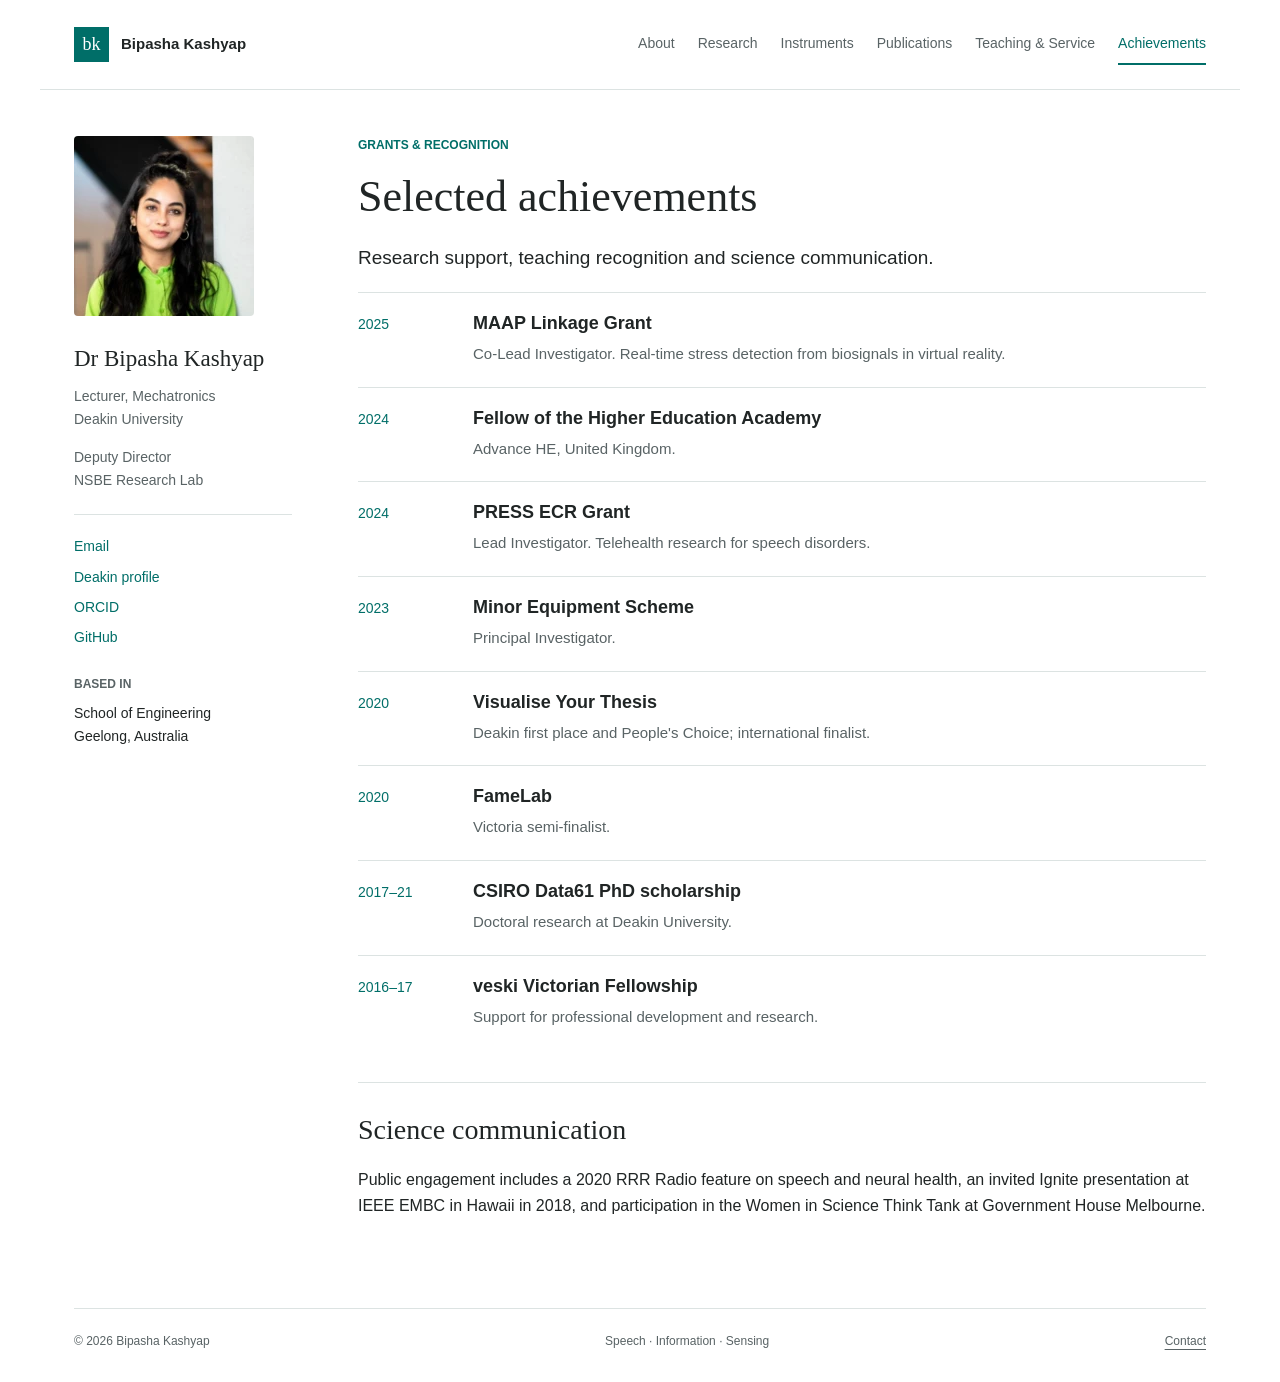
==== achievements.html @ 45b033c4 "Add academic website and five research instruments Add About, Research, Instruments, Publications, T" ====
<!doctype html>
<html lang="en-AU"><head><meta charset="utf-8"><meta name="viewport" content="width=device-width, initial-scale=1"><title>Achievements | Dr Bipasha Kashyap</title><meta name="description" content="Selected research grants, fellowships, awards and science communication by Bipasha Kashyap."><meta name="theme-color" content="#006e68"><link rel="icon" href="favicon.svg" type="image/svg+xml"><link rel="stylesheet" href="style.css"></head>
<body><a class="skip" href="#main">Skip to content</a><header class="masthead"><a class="brand" href="index.html"><span class="monogram" aria-hidden="true">bk</span>Bipasha Kashyap</a><nav class="nav" aria-label="Main navigation"><a href="index.html">About</a><a href="research.html">Research</a><a href="instruments.html">Instruments</a><a href="publications.html">Publications</a><a href="teaching.html">Teaching &amp; Service</a><a href="achievements.html" aria-current="page">Achievements</a></nav></header>
<div class="layout"><aside class="profile" aria-label="Researcher profile"><img class="portrait" src="portrait.jpg" alt="Dr Bipasha Kashyap" width="180" height="180"><div class="profile-detail"><div class="profile-name">Dr Bipasha Kashyap</div><p>Lecturer, Mechatronics<br>Deakin University</p><p>Deputy Director<br>NSBE Research Lab</p></div><div class="profile-links"><a href="mailto:b.kashyap@deakin.edu.au">Email</a><a href="https://experts.deakin.edu.au/37446-bipasha-kashyap">Deakin profile</a><a href="https://orcid.org/0000-0002-9469-858X">ORCID</a><a href="https://github.com/BipashaK2020">GitHub</a></div><div class="profile-label">Based in</div><div class="affiliation">School of Engineering<br>Geelong, Australia</div></aside><main id="main"><p class="kicker">Grants &amp; recognition</p><h1>Selected achievements</h1><p class="intro">Research support, teaching recognition and science communication.</p><ul class="timeline"><li><time>2025</time><div><h3>MAAP Linkage Grant</h3><p>Co-Lead Investigator. Real-time stress detection from biosignals in virtual reality.</p></div></li><li><time>2024</time><div><h3>Fellow of the Higher Education Academy</h3><p>Advance HE, United Kingdom.</p></div></li><li><time>2024</time><div><h3>PRESS ECR Grant</h3><p>Lead Investigator. Telehealth research for speech disorders.</p></div></li><li><time>2023</time><div><h3>Minor Equipment Scheme</h3><p>Principal Investigator.</p></div></li><li><time>2020</time><div><h3>Visualise Your Thesis</h3><p>Deakin first place and People's Choice; international finalist.</p></div></li><li><time>2020</time><div><h3>FameLab</h3><p>Victoria semi-finalist.</p></div></li><li><time>2017&ndash;21</time><div><h3>CSIRO Data61 PhD scholarship</h3><p>Doctoral research at Deakin University.</p></div></li><li><time>2016&ndash;17</time><div><h3>veski Victorian Fellowship</h3><p>Support for professional development and research.</p></div></li></ul><section class="section"><h2>Science communication</h2><p>Public engagement includes a 2020 RRR Radio feature on speech and neural health, an invited Ignite presentation at IEEE EMBC in Hawaii in 2018, and participation in the Women in Science Think Tank at Government House Melbourne.</p></section></main></div><footer class="footer"><span>&copy; 2026 Bipasha Kashyap</span><span>Speech &middot; Information &middot; Sensing</span><a href="mailto:b.kashyap@deakin.edu.au">Contact</a></footer></body></html>
---- style.css ----
:root{--ink:#202525;--muted:#596365;--teal:#006e68;--line:#dce3e2;--soft:#f3f7f6;--accent:#ab453a;--white:#fff}
*{box-sizing:border-box;letter-spacing:0}html{scroll-behavior:smooth;scroll-padding-top:30px}body{margin:0;color:var(--ink);background:var(--white);font-family:Arial,Helvetica,sans-serif;font-size:16px;line-height:1.65}a{color:var(--teal);text-underline-offset:4px}a:hover{text-decoration-thickness:2px}a:focus-visible,button:focus-visible{outline:3px solid var(--accent);outline-offset:5px}img{max-width:100%;display:block}button,input{font:inherit}h1,h2,h3,p{margin-top:0}h1,h2,h3{line-height:1.22}h1{font-family:Georgia,'Times New Roman',serif;font-size:44px;font-weight:400;margin-bottom:18px}h2{font-family:Georgia,'Times New Roman',serif;font-size:28px;font-weight:400;margin-bottom:20px}h3{font-size:18px;font-weight:600;margin-bottom:10px}p{margin-bottom:19px}.skip{position:absolute;left:16px;top:-80px;background:white;padding:12px;z-index:3}.skip:focus{top:8px}.masthead{max-width:1200px;margin:auto;padding:24px 34px;border-bottom:1px solid var(--line);display:flex;align-items:center;justify-content:space-between;gap:28px}.brand{display:flex;align-items:center;gap:12px;color:var(--ink);text-decoration:none;font-size:15px;font-weight:600}.monogram{display:grid;place-items:center;width:35px;height:35px;background:var(--teal);color:white;font-family:Georgia,serif;font-size:18px;font-weight:400;flex-shrink:0}.nav{display:flex;flex-wrap:wrap;gap:10px 23px}.nav a{color:var(--muted);font-size:14px;text-decoration:none;padding:8px 0;border-bottom:2px solid transparent}.nav a[aria-current=page]{color:var(--teal);border-color:var(--teal)}.nav a:hover{color:var(--teal)}.layout{display:grid;grid-template-columns:218px minmax(0,1fr);gap:66px;max-width:1200px;margin:0 auto;padding:46px 34px 70px}.profile{font-size:14px}.portrait{width:180px;height:180px;object-fit:cover;border-radius:4px;margin-bottom:24px}.profile-name{font-family:Georgia,serif;font-size:23px;margin-bottom:7px}.profile p{margin-bottom:15px;color:var(--muted)}.profile-links{display:grid;gap:7px;border-top:1px solid var(--line);padding-top:20px;margin-top:22px}.profile-links a{width:fit-content;text-decoration:none;overflow-wrap:anywhere}.profile-links a:hover{text-decoration:underline}.profile-label{font-size:12px;text-transform:uppercase;margin-top:26px;margin-bottom:7px;color:var(--muted);font-weight:600}.affiliation{font-size:14px}.kicker{font-size:12px;text-transform:uppercase;color:var(--teal);font-weight:700;margin-bottom:14px}.intro{font-size:19px;line-height:1.65;max-width:730px}.muted{color:var(--muted)}.role-line{font-size:16px;color:var(--muted);margin-bottom:28px}.section{padding-top:30px;margin-top:32px;border-top:1px solid var(--line)}.section-head{display:flex;justify-content:space-between;align-items:baseline;gap:20px;margin-bottom:20px}.section-head h2{margin:0}.section-head a{font-size:14px;white-space:nowrap}.two-col{display:grid;grid-template-columns:1fr 1fr;gap:32px}.topic{border-top:3px solid var(--teal);padding-top:18px}.topic:nth-child(2){border-color:var(--accent)}.topic p{font-size:15px;color:var(--muted)}.topic a{font-size:14px}.tag{font-size:12px;text-transform:uppercase;color:var(--accent);font-weight:700;margin-bottom:10px;display:block}.news{list-style:none;padding:0;margin:0}.news li{display:grid;grid-template-columns:80px 1fr;gap:18px;border-top:1px solid var(--line);padding:16px 0;font-size:15px}.news li:first-child{border-top:0;padding-top:0}.news time{color:var(--muted);font-size:14px}.news p{margin:0}.research-figure{margin:25px 0 30px}.research-figure img{width:100%;height:auto;aspect-ratio:1672/941;object-fit:contain}.research-figure figcaption{font-size:13px;color:var(--muted);margin-top:8px}.project{padding:27px 0;border-top:1px solid var(--line)}.project h2{font-size:25px;margin-bottom:15px}.project p{margin-bottom:14px}.project-meta{font-size:14px;color:var(--muted)}.project-links{display:flex;gap:20px;flex-wrap:wrap;font-size:14px}.instrument-list{display:grid;gap:0}.instrument{padding:25px 0;border-top:1px solid var(--line);display:grid;grid-template-columns:46px 1fr auto;gap:18px;align-items:start}.instrument-number{font-family:Georgia,serif;font-size:25px;color:var(--teal)}.instrument p{margin:0 0 8px}.instrument .requirements{font-size:13px;color:var(--muted);margin-top:10px}.instrument-link{font-size:14px;white-space:nowrap;align-self:center}.measure-list{font-size:14px;color:var(--muted)}.note{background:var(--soft);padding:18px 20px;font-size:14px;border-left:3px solid var(--teal);margin:25px 0}.pub-year{margin-top:32px;color:var(--teal);font-size:23px}.publication{padding:0 0 23px;margin-bottom:23px;border-bottom:1px solid var(--line)}.publication h3{font-size:17px;line-height:1.5;margin-bottom:8px}.publication h3 a{color:var(--ink);text-decoration:none}.publication h3 a:hover{color:var(--teal);text-decoration:underline}.authors,.venue{font-size:14px;color:var(--muted);margin-bottom:5px}.publication-links{display:flex;gap:20px;font-size:14px;margin-top:10px}.table-wrap{overflow-x:auto}table{border-collapse:collapse;width:100%;font-size:15px}th,td{text-align:left;padding:15px 12px 15px 0;border-bottom:1px solid var(--line);vertical-align:top}th{font-size:13px;color:var(--muted);font-weight:600}td:first-child{white-space:nowrap;color:var(--teal);min-width:82px}.plain-list{padding-left:20px}.plain-list li{padding-bottom:9px}.timeline{list-style:none;padding:0}.timeline li{display:grid;grid-template-columns:95px 1fr;gap:20px;padding:20px 0;border-top:1px solid var(--line)}.timeline time{color:var(--teal);font-size:14px}.timeline h3{margin-bottom:7px}.timeline p{font-size:15px;margin:0;color:var(--muted)}.contact{margin-top:34px;padding-top:26px;border-top:1px solid var(--line)}.contact p{font-size:15px}.footer{max-width:1132px;margin:0 auto;padding:23px 0 30px;border-top:1px solid var(--line);display:flex;justify-content:space-between;gap:20px;color:var(--muted);font-size:12px}.footer a{color:var(--muted)}.empty-page{max-width:700px;margin:90px auto;padding:25px}.instrument-page main{max-width:620px;padding-top:28px}.instrument-page .site-back{display:flex;justify-content:space-between;gap:15px;max-width:584px;margin:24px auto 0;padding:0 18px;font-size:14px}.instrument-page .fine{font-size:13px}.instrument-page .card,.instrument-page .reading,.instrument-page .ctrl{border-radius:6px;box-shadow:none;border:1px solid var(--line)}.instrument-page canvas{border-radius:4px}.instrument-page button.go{border-radius:4px;box-shadow:none}.instrument-page .lead{font-size:16px}.instrument-page .topbar{margin-bottom:24px}.instrument-page h1{font-size:34px}.instrument-page .stat b{font-size:28px}.instrument-page .panel{border:0}.instrument-page .lab{font-size:14px}.instrument-page .chip{display:none}.instrument-page .stat{min-height:105px}.instrument-page #pad:focus-visible{outline:3px solid var(--accent);outline-offset:4px}
@media(max-width:1000px){.masthead{align-items:flex-start;flex-direction:column;gap:12px}.layout{gap:36px;grid-template-columns:190px minmax(0,1fr)}.nav{gap:8px 24px}.footer{margin:0 34px}.instrument{grid-template-columns:32px 1fr}.instrument-link{grid-column:2;justify-self:start}.section-head{align-items:flex-start;flex-wrap:wrap}}
@media(max-width:680px){.masthead{padding:18px 22px}.brand{font-size:14px}.nav{gap:3px 20px}.nav a{font-size:14px}.layout{display:flex;flex-direction:column;padding:28px 22px 45px;gap:34px}.profile{display:grid;grid-template-columns:100px minmax(0,1fr);gap:0 20px}.portrait{width:100px;height:100px;margin:0;grid-row:1/3}.profile-name{font-size:22px}.profile p{font-size:13px;margin-bottom:0}.profile-links{grid-column:1/-1;display:flex;flex-wrap:wrap;gap:8px 18px;margin-top:20px;padding-top:16px}.profile-label,.affiliation{display:none}.profile-detail{min-width:0}.profile-detail p+p{margin-top:5px}h1{font-size:34px}h2{font-size:26px}.intro{font-size:18px}.two-col{grid-template-columns:1fr;gap:25px}.section{margin-top:28px;padding-top:25px}.footer{margin:0 22px;flex-direction:column;gap:8px}.news li{grid-template-columns:64px 1fr;gap:12px}.timeline li{grid-template-columns:68px 1fr;gap:12px}.role-line{font-size:15px}.instrument{gap:12px}.instrument-page main{padding-left:18px;padding-right:18px}.instrument-page h1{font-size:30px}.instrument-page .stat{padding:14px}.instrument-page .stat b{font-size:27px}.instrument-page .site-back{flex-wrap:wrap}.table-wrap{max-width:100%}}
@media(prefers-reduced-motion:reduce){html{scroll-behavior:auto}*,*::before,*::after{animation:none!important;transition:none!important}}
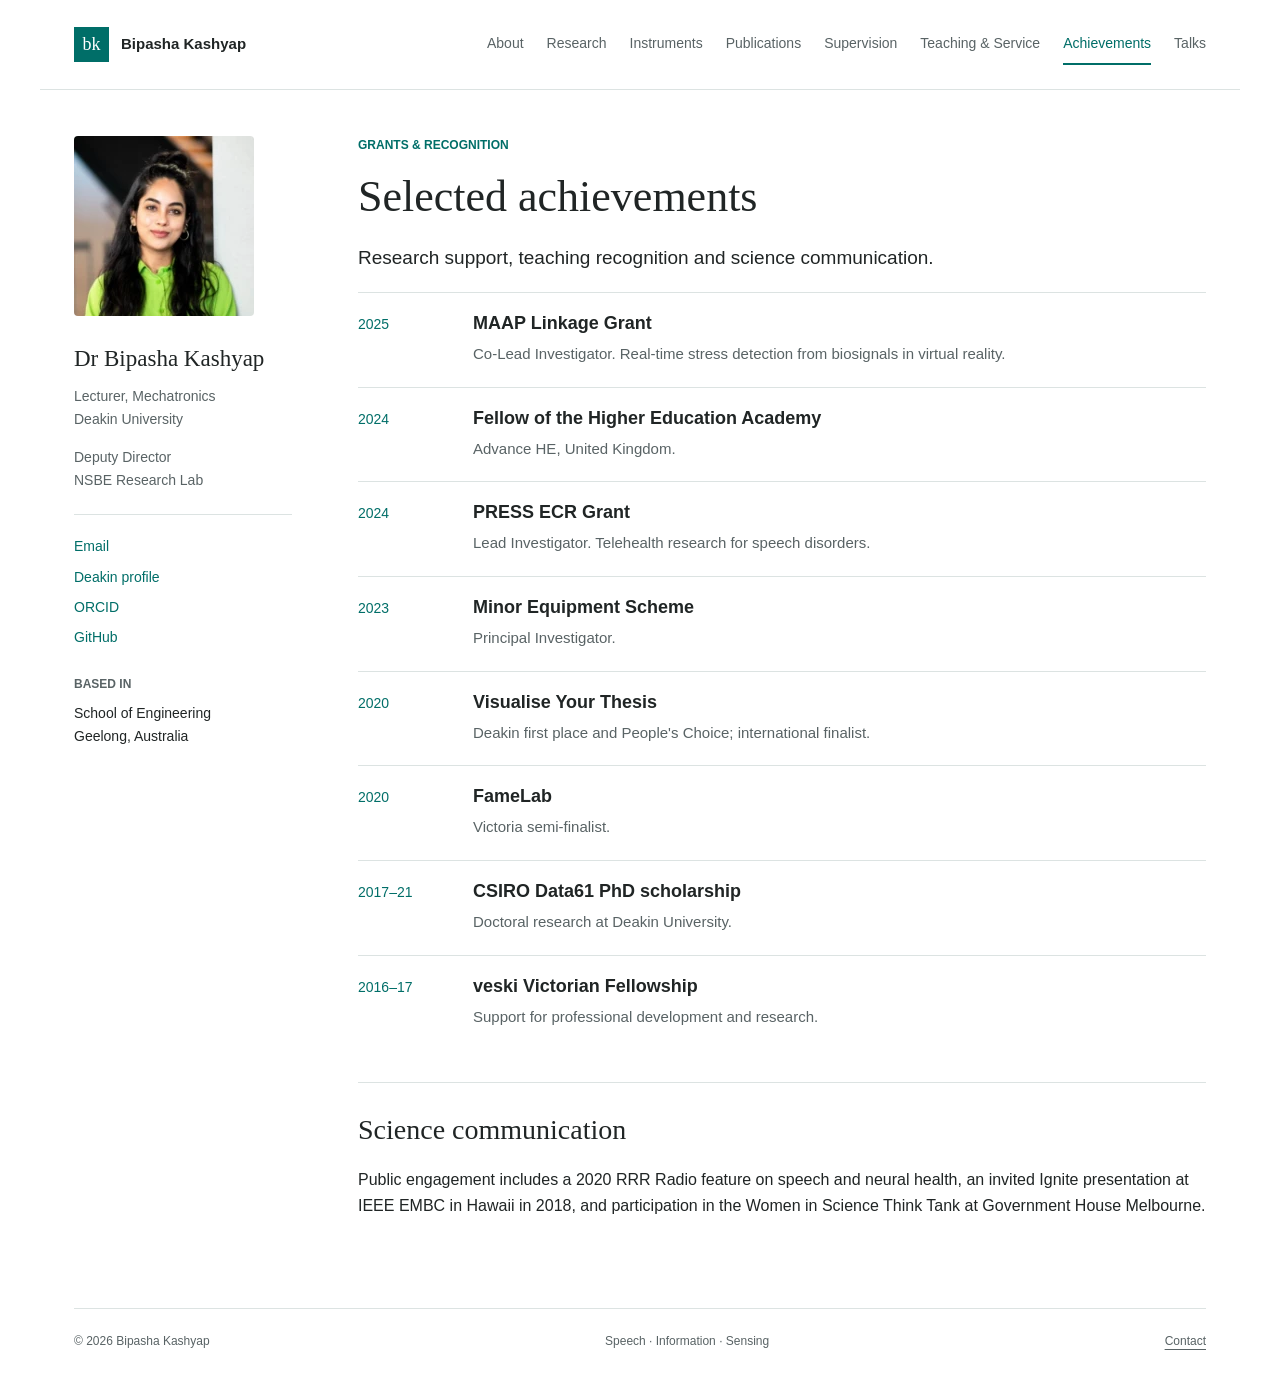
==== commit 9ffea659: "Complete academic pages, bibliography and instrument examples Add supervision and talks, expand veri" ====
--- a/achievements.html
+++ b/achievements.html
@@ -1,4 +1,4 @@
 <!doctype html>
 <html lang="en-AU"><head><meta charset="utf-8"><meta name="viewport" content="width=device-width, initial-scale=1"><title>Achievements | Dr Bipasha Kashyap</title><meta name="description" content="Selected research grants, fellowships, awards and science communication by Bipasha Kashyap."><meta name="theme-color" content="#006e68"><link rel="icon" href="favicon.svg" type="image/svg+xml"><link rel="stylesheet" href="style.css"></head>
-<body><a class="skip" href="#main">Skip to content</a><header class="masthead"><a class="brand" href="index.html"><span class="monogram" aria-hidden="true">bk</span>Bipasha Kashyap</a><nav class="nav" aria-label="Main navigation"><a href="index.html">About</a><a href="research.html">Research</a><a href="instruments.html">Instruments</a><a href="publications.html">Publications</a><a href="teaching.html">Teaching &amp; Service</a><a href="achievements.html" aria-current="page">Achievements</a></nav></header>
+<body><a class="skip" href="#main">Skip to content</a><header class="masthead"><a class="brand" href="index.html"><span class="monogram" aria-hidden="true">bk</span>Bipasha Kashyap</a><nav class="nav" aria-label="Main navigation"><a href="index.html">About</a><a href="research.html">Research</a><a href="instruments.html">Instruments</a><a href="publications.html">Publications</a><a href="supervision.html">Supervision</a><a href="teaching.html">Teaching &amp; Service</a><a href="achievements.html" aria-current="page">Achievements</a><a href="talks.html">Talks</a></nav></header>
 <div class="layout"><aside class="profile" aria-label="Researcher profile"><img class="portrait" src="portrait.jpg" alt="Dr Bipasha Kashyap" width="180" height="180"><div class="profile-detail"><div class="profile-name">Dr Bipasha Kashyap</div><p>Lecturer, Mechatronics<br>Deakin University</p><p>Deputy Director<br>NSBE Research Lab</p></div><div class="profile-links"><a href="mailto:b.kashyap@deakin.edu.au">Email</a><a href="https://experts.deakin.edu.au/37446-bipasha-kashyap">Deakin profile</a><a href="https://orcid.org/0000-0002-9469-858X">ORCID</a><a href="https://github.com/BipashaK2020">GitHub</a></div><div class="profile-label">Based in</div><div class="affiliation">School of Engineering<br>Geelong, Australia</div></aside><main id="main"><p class="kicker">Grants &amp; recognition</p><h1>Selected achievements</h1><p class="intro">Research support, teaching recognition and science communication.</p><ul class="timeline"><li><time>2025</time><div><h3>MAAP Linkage Grant</h3><p>Co-Lead Investigator. Real-time stress detection from biosignals in virtual reality.</p></div></li><li><time>2024</time><div><h3>Fellow of the Higher Education Academy</h3><p>Advance HE, United Kingdom.</p></div></li><li><time>2024</time><div><h3>PRESS ECR Grant</h3><p>Lead Investigator. Telehealth research for speech disorders.</p></div></li><li><time>2023</time><div><h3>Minor Equipment Scheme</h3><p>Principal Investigator.</p></div></li><li><time>2020</time><div><h3>Visualise Your Thesis</h3><p>Deakin first place and People's Choice; international finalist.</p></div></li><li><time>2020</time><div><h3>FameLab</h3><p>Victoria semi-finalist.</p></div></li><li><time>2017&ndash;21</time><div><h3>CSIRO Data61 PhD scholarship</h3><p>Doctoral research at Deakin University.</p></div></li><li><time>2016&ndash;17</time><div><h3>veski Victorian Fellowship</h3><p>Support for professional development and research.</p></div></li></ul><section class="section"><h2>Science communication</h2><p>Public engagement includes a 2020 RRR Radio feature on speech and neural health, an invited Ignite presentation at IEEE EMBC in Hawaii in 2018, and participation in the Women in Science Think Tank at Government House Melbourne.</p></section></main></div><footer class="footer"><span>&copy; 2026 Bipasha Kashyap</span><span>Speech &middot; Information &middot; Sensing</span><a href="mailto:b.kashyap@deakin.edu.au">Contact</a></footer></body></html>
--- a/style.css
+++ b/style.css
@@ -1,5 +1,6 @@
 :root{--ink:#202525;--muted:#596365;--teal:#006e68;--line:#dce3e2;--soft:#f3f7f6;--accent:#ab453a;--white:#fff}
 *{box-sizing:border-box;letter-spacing:0}html{scroll-behavior:smooth;scroll-padding-top:30px}body{margin:0;color:var(--ink);background:var(--white);font-family:Arial,Helvetica,sans-serif;font-size:16px;line-height:1.65}a{color:var(--teal);text-underline-offset:4px}a:hover{text-decoration-thickness:2px}a:focus-visible,button:focus-visible{outline:3px solid var(--accent);outline-offset:5px}img{max-width:100%;display:block}button,input{font:inherit}h1,h2,h3,p{margin-top:0}h1,h2,h3{line-height:1.22}h1{font-family:Georgia,'Times New Roman',serif;font-size:44px;font-weight:400;margin-bottom:18px}h2{font-family:Georgia,'Times New Roman',serif;font-size:28px;font-weight:400;margin-bottom:20px}h3{font-size:18px;font-weight:600;margin-bottom:10px}p{margin-bottom:19px}.skip{position:absolute;left:16px;top:-80px;background:white;padding:12px;z-index:3}.skip:focus{top:8px}.masthead{max-width:1200px;margin:auto;padding:24px 34px;border-bottom:1px solid var(--line);display:flex;align-items:center;justify-content:space-between;gap:28px}.brand{display:flex;align-items:center;gap:12px;color:var(--ink);text-decoration:none;font-size:15px;font-weight:600}.monogram{display:grid;place-items:center;width:35px;height:35px;background:var(--teal);color:white;font-family:Georgia,serif;font-size:18px;font-weight:400;flex-shrink:0}.nav{display:flex;flex-wrap:wrap;gap:10px 23px}.nav a{color:var(--muted);font-size:14px;text-decoration:none;padding:8px 0;border-bottom:2px solid transparent}.nav a[aria-current=page]{color:var(--teal);border-color:var(--teal)}.nav a:hover{color:var(--teal)}.layout{display:grid;grid-template-columns:218px minmax(0,1fr);gap:66px;max-width:1200px;margin:0 auto;padding:46px 34px 70px}.profile{font-size:14px}.portrait{width:180px;height:180px;object-fit:cover;border-radius:4px;margin-bottom:24px}.profile-name{font-family:Georgia,serif;font-size:23px;margin-bottom:7px}.profile p{margin-bottom:15px;color:var(--muted)}.profile-links{display:grid;gap:7px;border-top:1px solid var(--line);padding-top:20px;margin-top:22px}.profile-links a{width:fit-content;text-decoration:none;overflow-wrap:anywhere}.profile-links a:hover{text-decoration:underline}.profile-label{font-size:12px;text-transform:uppercase;margin-top:26px;margin-bottom:7px;color:var(--muted);font-weight:600}.affiliation{font-size:14px}.kicker{font-size:12px;text-transform:uppercase;color:var(--teal);font-weight:700;margin-bottom:14px}.intro{font-size:19px;line-height:1.65;max-width:730px}.muted{color:var(--muted)}.role-line{font-size:16px;color:var(--muted);margin-bottom:28px}.section{padding-top:30px;margin-top:32px;border-top:1px solid var(--line)}.section-head{display:flex;justify-content:space-between;align-items:baseline;gap:20px;margin-bottom:20px}.section-head h2{margin:0}.section-head a{font-size:14px;white-space:nowrap}.two-col{display:grid;grid-template-columns:1fr 1fr;gap:32px}.topic{border-top:3px solid var(--teal);padding-top:18px}.topic:nth-child(2){border-color:var(--accent)}.topic p{font-size:15px;color:var(--muted)}.topic a{font-size:14px}.tag{font-size:12px;text-transform:uppercase;color:var(--accent);font-weight:700;margin-bottom:10px;display:block}.news{list-style:none;padding:0;margin:0}.news li{display:grid;grid-template-columns:80px 1fr;gap:18px;border-top:1px solid var(--line);padding:16px 0;font-size:15px}.news li:first-child{border-top:0;padding-top:0}.news time{color:var(--muted);font-size:14px}.news p{margin:0}.research-figure{margin:25px 0 30px}.research-figure img{width:100%;height:auto;aspect-ratio:1672/941;object-fit:contain}.research-figure figcaption{font-size:13px;color:var(--muted);margin-top:8px}.project{padding:27px 0;border-top:1px solid var(--line)}.project h2{font-size:25px;margin-bottom:15px}.project p{margin-bottom:14px}.project-meta{font-size:14px;color:var(--muted)}.project-links{display:flex;gap:20px;flex-wrap:wrap;font-size:14px}.instrument-list{display:grid;gap:0}.instrument{padding:25px 0;border-top:1px solid var(--line);display:grid;grid-template-columns:46px 1fr auto;gap:18px;align-items:start}.instrument-number{font-family:Georgia,serif;font-size:25px;color:var(--teal)}.instrument p{margin:0 0 8px}.instrument .requirements{font-size:13px;color:var(--muted);margin-top:10px}.instrument-link{font-size:14px;white-space:nowrap;align-self:center}.measure-list{font-size:14px;color:var(--muted)}.note{background:var(--soft);padding:18px 20px;font-size:14px;border-left:3px solid var(--teal);margin:25px 0}.pub-year{margin-top:32px;color:var(--teal);font-size:23px}.publication{padding:0 0 23px;margin-bottom:23px;border-bottom:1px solid var(--line)}.publication h3{font-size:17px;line-height:1.5;margin-bottom:8px}.publication h3 a{color:var(--ink);text-decoration:none}.publication h3 a:hover{color:var(--teal);text-decoration:underline}.authors,.venue{font-size:14px;color:var(--muted);margin-bottom:5px}.publication-links{display:flex;gap:20px;font-size:14px;margin-top:10px}.table-wrap{overflow-x:auto}table{border-collapse:collapse;width:100%;font-size:15px}th,td{text-align:left;padding:15px 12px 15px 0;border-bottom:1px solid var(--line);vertical-align:top}th{font-size:13px;color:var(--muted);font-weight:600}td:first-child{white-space:nowrap;color:var(--teal);min-width:82px}.plain-list{padding-left:20px}.plain-list li{padding-bottom:9px}.timeline{list-style:none;padding:0}.timeline li{display:grid;grid-template-columns:95px 1fr;gap:20px;padding:20px 0;border-top:1px solid var(--line)}.timeline time{color:var(--teal);font-size:14px}.timeline h3{margin-bottom:7px}.timeline p{font-size:15px;margin:0;color:var(--muted)}.contact{margin-top:34px;padding-top:26px;border-top:1px solid var(--line)}.contact p{font-size:15px}.footer{max-width:1132px;margin:0 auto;padding:23px 0 30px;border-top:1px solid var(--line);display:flex;justify-content:space-between;gap:20px;color:var(--muted);font-size:12px}.footer a{color:var(--muted)}.empty-page{max-width:700px;margin:90px auto;padding:25px}.instrument-page main{max-width:620px;padding-top:28px}.instrument-page .site-back{display:flex;justify-content:space-between;gap:15px;max-width:584px;margin:24px auto 0;padding:0 18px;font-size:14px}.instrument-page .fine{font-size:13px}.instrument-page .card,.instrument-page .reading,.instrument-page .ctrl{border-radius:6px;box-shadow:none;border:1px solid var(--line)}.instrument-page canvas{border-radius:4px}.instrument-page button.go{border-radius:4px;box-shadow:none}.instrument-page .lead{font-size:16px}.instrument-page .topbar{margin-bottom:24px}.instrument-page h1{font-size:34px}.instrument-page .stat b{font-size:28px}.instrument-page .panel{border:0}.instrument-page .lab{font-size:14px}.instrument-page .chip{display:none}.instrument-page .stat{min-height:105px}.instrument-page #pad:focus-visible{outline:3px solid var(--accent);outline-offset:4px}
-@media(max-width:1000px){.masthead{align-items:flex-start;flex-direction:column;gap:12px}.layout{gap:36px;grid-template-columns:190px minmax(0,1fr)}.nav{gap:8px 24px}.footer{margin:0 34px}.instrument{grid-template-columns:32px 1fr}.instrument-link{grid-column:2;justify-self:start}.section-head{align-items:flex-start;flex-wrap:wrap}}
+.example-controls{display:flex;flex-wrap:wrap;gap:12px;margin:12px 0 20px}.example-controls button{background:white;border:1px solid #006e68;color:#006e68;padding:10px 16px;border-radius:4px;cursor:pointer}.example-controls button:disabled{opacity:.5;cursor:default}.example-controls [hidden]{display:none}.brand{white-space:nowrap}.nav{justify-content:flex-end}.instrument-page .readouts{min-height:140px}
+@media(max-width:1100px){.masthead{align-items:flex-start;flex-direction:column;gap:12px}.layout{gap:36px;grid-template-columns:190px minmax(0,1fr)}.nav{gap:8px 24px;justify-content:flex-start}.footer{margin:0 34px}.instrument{grid-template-columns:32px 1fr}.instrument-link{grid-column:2;justify-self:start}.section-head{align-items:flex-start;flex-wrap:wrap}}
 @media(max-width:680px){.masthead{padding:18px 22px}.brand{font-size:14px}.nav{gap:3px 20px}.nav a{font-size:14px}.layout{display:flex;flex-direction:column;padding:28px 22px 45px;gap:34px}.profile{display:grid;grid-template-columns:100px minmax(0,1fr);gap:0 20px}.portrait{width:100px;height:100px;margin:0;grid-row:1/3}.profile-name{font-size:22px}.profile p{font-size:13px;margin-bottom:0}.profile-links{grid-column:1/-1;display:flex;flex-wrap:wrap;gap:8px 18px;margin-top:20px;padding-top:16px}.profile-label,.affiliation{display:none}.profile-detail{min-width:0}.profile-detail p+p{margin-top:5px}h1{font-size:34px}h2{font-size:26px}.intro{font-size:18px}.two-col{grid-template-columns:1fr;gap:25px}.section{margin-top:28px;padding-top:25px}.footer{margin:0 22px;flex-direction:column;gap:8px}.news li{grid-template-columns:64px 1fr;gap:12px}.timeline li{grid-template-columns:68px 1fr;gap:12px}.role-line{font-size:15px}.instrument{gap:12px}.instrument-page main{padding-left:18px;padding-right:18px}.instrument-page h1{font-size:30px}.instrument-page .stat{padding:14px}.instrument-page .stat b{font-size:27px}.instrument-page .site-back{flex-wrap:wrap}.table-wrap{max-width:100%}}
 @media(prefers-reduced-motion:reduce){html{scroll-behavior:auto}*,*::before,*::after{animation:none!important;transition:none!important}}
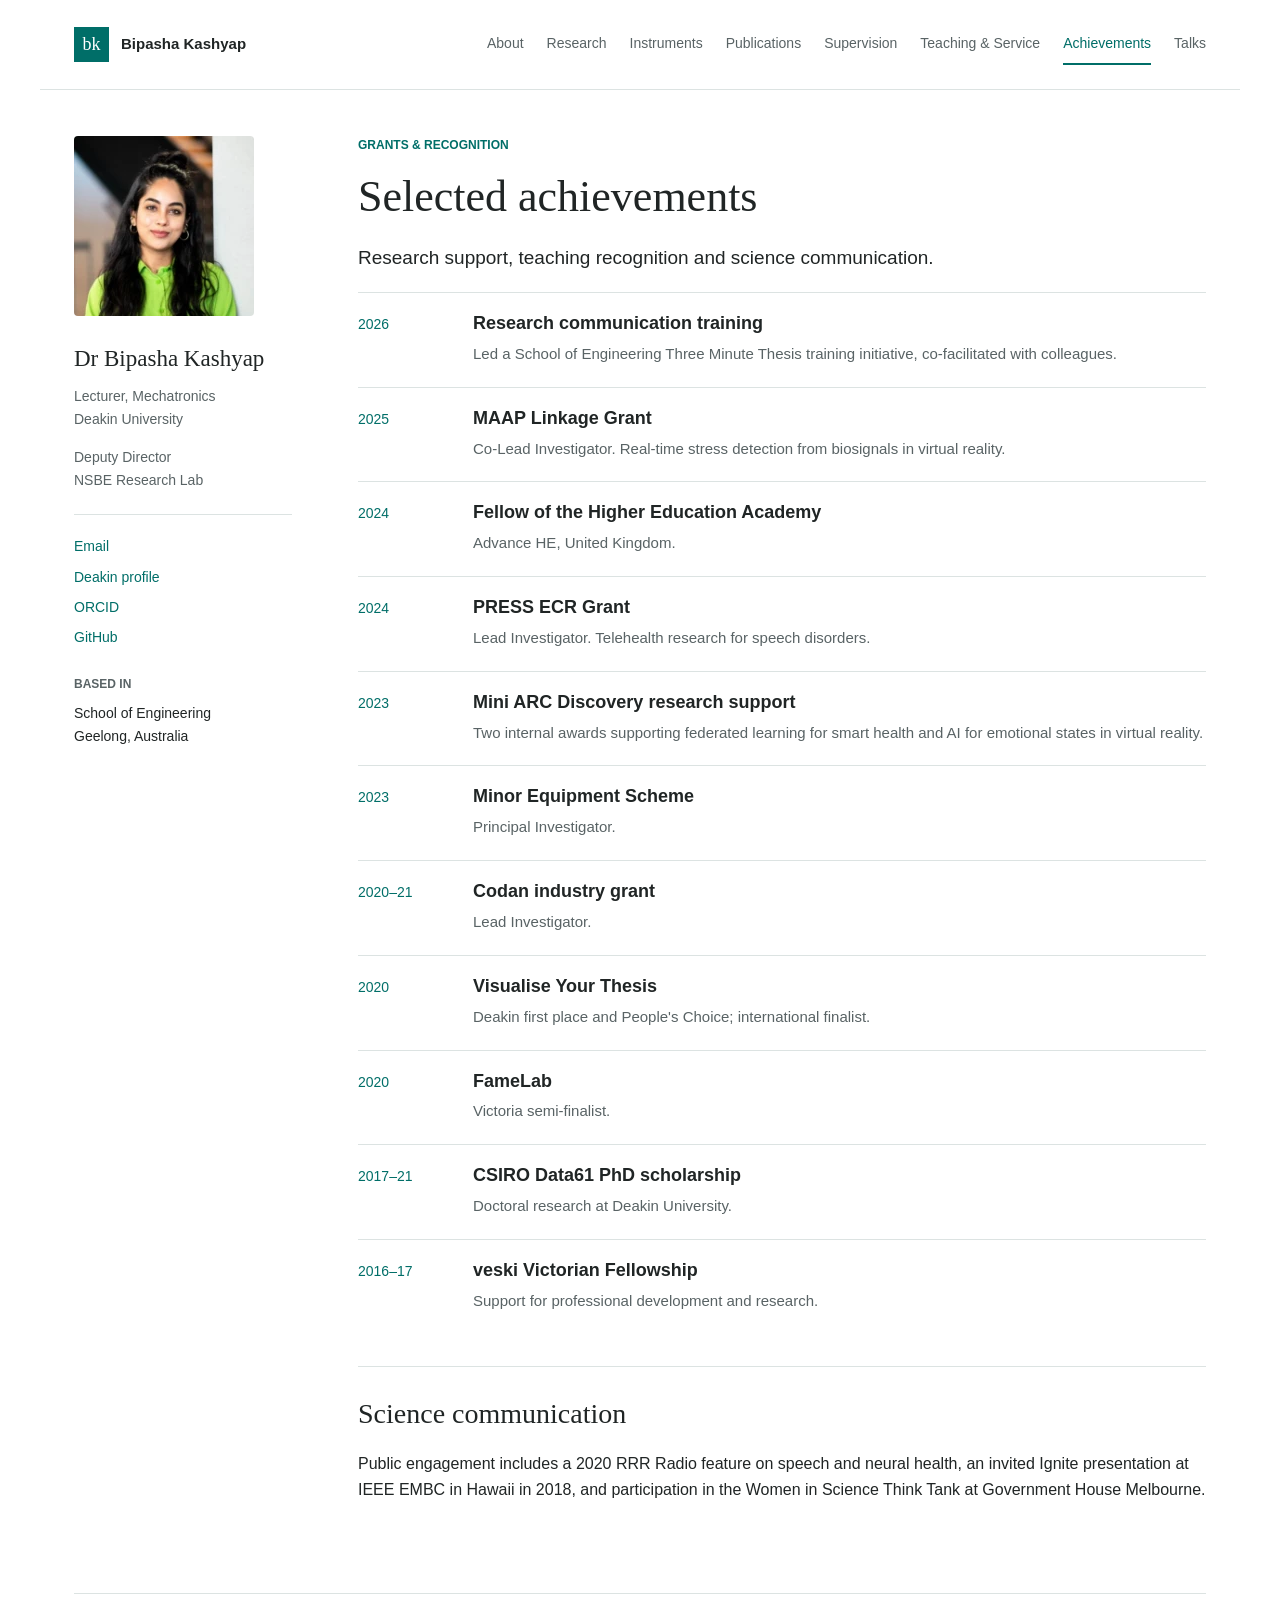
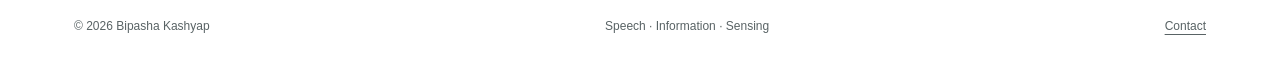
==== commit 89f13fa7: "Update website from revised academic biography Expand five research projects, teaching practice, men" ====
--- a/achievements.html
+++ b/achievements.html
@@ -1,4 +1,4 @@
 <!doctype html>
 <html lang="en-AU"><head><meta charset="utf-8"><meta name="viewport" content="width=device-width, initial-scale=1"><title>Achievements | Dr Bipasha Kashyap</title><meta name="description" content="Selected research grants, fellowships, awards and science communication by Bipasha Kashyap."><meta name="theme-color" content="#006e68"><link rel="icon" href="favicon.svg" type="image/svg+xml"><link rel="stylesheet" href="style.css"></head>
 <body><a class="skip" href="#main">Skip to content</a><header class="masthead"><a class="brand" href="index.html"><span class="monogram" aria-hidden="true">bk</span>Bipasha Kashyap</a><nav class="nav" aria-label="Main navigation"><a href="index.html">About</a><a href="research.html">Research</a><a href="instruments.html">Instruments</a><a href="publications.html">Publications</a><a href="supervision.html">Supervision</a><a href="teaching.html">Teaching &amp; Service</a><a href="achievements.html" aria-current="page">Achievements</a><a href="talks.html">Talks</a></nav></header>
-<div class="layout"><aside class="profile" aria-label="Researcher profile"><img class="portrait" src="portrait.jpg" alt="Dr Bipasha Kashyap" width="180" height="180"><div class="profile-detail"><div class="profile-name">Dr Bipasha Kashyap</div><p>Lecturer, Mechatronics<br>Deakin University</p><p>Deputy Director<br>NSBE Research Lab</p></div><div class="profile-links"><a href="mailto:b.kashyap@deakin.edu.au">Email</a><a href="https://experts.deakin.edu.au/37446-bipasha-kashyap">Deakin profile</a><a href="https://orcid.org/0000-0002-9469-858X">ORCID</a><a href="https://github.com/BipashaK2020">GitHub</a></div><div class="profile-label">Based in</div><div class="affiliation">School of Engineering<br>Geelong, Australia</div></aside><main id="main"><p class="kicker">Grants &amp; recognition</p><h1>Selected achievements</h1><p class="intro">Research support, teaching recognition and science communication.</p><ul class="timeline"><li><time>2025</time><div><h3>MAAP Linkage Grant</h3><p>Co-Lead Investigator. Real-time stress detection from biosignals in virtual reality.</p></div></li><li><time>2024</time><div><h3>Fellow of the Higher Education Academy</h3><p>Advance HE, United Kingdom.</p></div></li><li><time>2024</time><div><h3>PRESS ECR Grant</h3><p>Lead Investigator. Telehealth research for speech disorders.</p></div></li><li><time>2023</time><div><h3>Minor Equipment Scheme</h3><p>Principal Investigator.</p></div></li><li><time>2020</time><div><h3>Visualise Your Thesis</h3><p>Deakin first place and People's Choice; international finalist.</p></div></li><li><time>2020</time><div><h3>FameLab</h3><p>Victoria semi-finalist.</p></div></li><li><time>2017&ndash;21</time><div><h3>CSIRO Data61 PhD scholarship</h3><p>Doctoral research at Deakin University.</p></div></li><li><time>2016&ndash;17</time><div><h3>veski Victorian Fellowship</h3><p>Support for professional development and research.</p></div></li></ul><section class="section"><h2>Science communication</h2><p>Public engagement includes a 2020 RRR Radio feature on speech and neural health, an invited Ignite presentation at IEEE EMBC in Hawaii in 2018, and participation in the Women in Science Think Tank at Government House Melbourne.</p></section></main></div><footer class="footer"><span>&copy; 2026 Bipasha Kashyap</span><span>Speech &middot; Information &middot; Sensing</span><a href="mailto:b.kashyap@deakin.edu.au">Contact</a></footer></body></html>
+<div class="layout"><aside class="profile" aria-label="Researcher profile"><img class="portrait" src="portrait.jpg" alt="Dr Bipasha Kashyap" width="180" height="180"><div class="profile-detail"><div class="profile-name">Dr Bipasha Kashyap</div><p>Lecturer, Mechatronics<br>Deakin University</p><p>Deputy Director<br>NSBE Research Lab</p></div><div class="profile-links"><a href="mailto:b.kashyap@deakin.edu.au">Email</a><a href="https://experts.deakin.edu.au/37446-bipasha-kashyap">Deakin profile</a><a href="https://orcid.org/0000-0002-9469-858X">ORCID</a><a href="https://github.com/BipashaK2020">GitHub</a></div><div class="profile-label">Based in</div><div class="affiliation">School of Engineering<br>Geelong, Australia</div></aside><main id="main"><p class="kicker">Grants &amp; recognition</p><h1>Selected achievements</h1><p class="intro">Research support, teaching recognition and science communication.</p><ul class="timeline"><li><time>2026</time><div><h3>Research communication training</h3><p>Led a School of Engineering Three Minute Thesis training initiative, co-facilitated with colleagues.</p></div></li><li><time>2025</time><div><h3>MAAP Linkage Grant</h3><p>Co-Lead Investigator. Real-time stress detection from biosignals in virtual reality.</p></div></li><li><time>2024</time><div><h3>Fellow of the Higher Education Academy</h3><p>Advance HE, United Kingdom.</p></div></li><li><time>2024</time><div><h3>PRESS ECR Grant</h3><p>Lead Investigator. Telehealth research for speech disorders.</p></div></li><li><time>2023</time><div><h3>Mini ARC Discovery research support</h3><p>Two internal awards supporting federated learning for smart health and AI for emotional states in virtual reality.</p></div></li><li><time>2023</time><div><h3>Minor Equipment Scheme</h3><p>Principal Investigator.</p></div></li><li><time>2020&ndash;21</time><div><h3>Codan industry grant</h3><p>Lead Investigator.</p></div></li><li><time>2020</time><div><h3>Visualise Your Thesis</h3><p>Deakin first place and People's Choice; international finalist.</p></div></li><li><time>2020</time><div><h3>FameLab</h3><p>Victoria semi-finalist.</p></div></li><li><time>2017&ndash;21</time><div><h3>CSIRO Data61 PhD scholarship</h3><p>Doctoral research at Deakin University.</p></div></li><li><time>2016&ndash;17</time><div><h3>veski Victorian Fellowship</h3><p>Support for professional development and research.</p></div></li></ul><section class="section"><h2>Science communication</h2><p>Public engagement includes a 2020 RRR Radio feature on speech and neural health, an invited Ignite presentation at IEEE EMBC in Hawaii in 2018, and participation in the Women in Science Think Tank at Government House Melbourne.</p></section></main></div><footer class="footer"><span>&copy; 2026 Bipasha Kashyap</span><span>Speech &middot; Information &middot; Sensing</span><a href="mailto:b.kashyap@deakin.edu.au">Contact</a></footer></body></html>
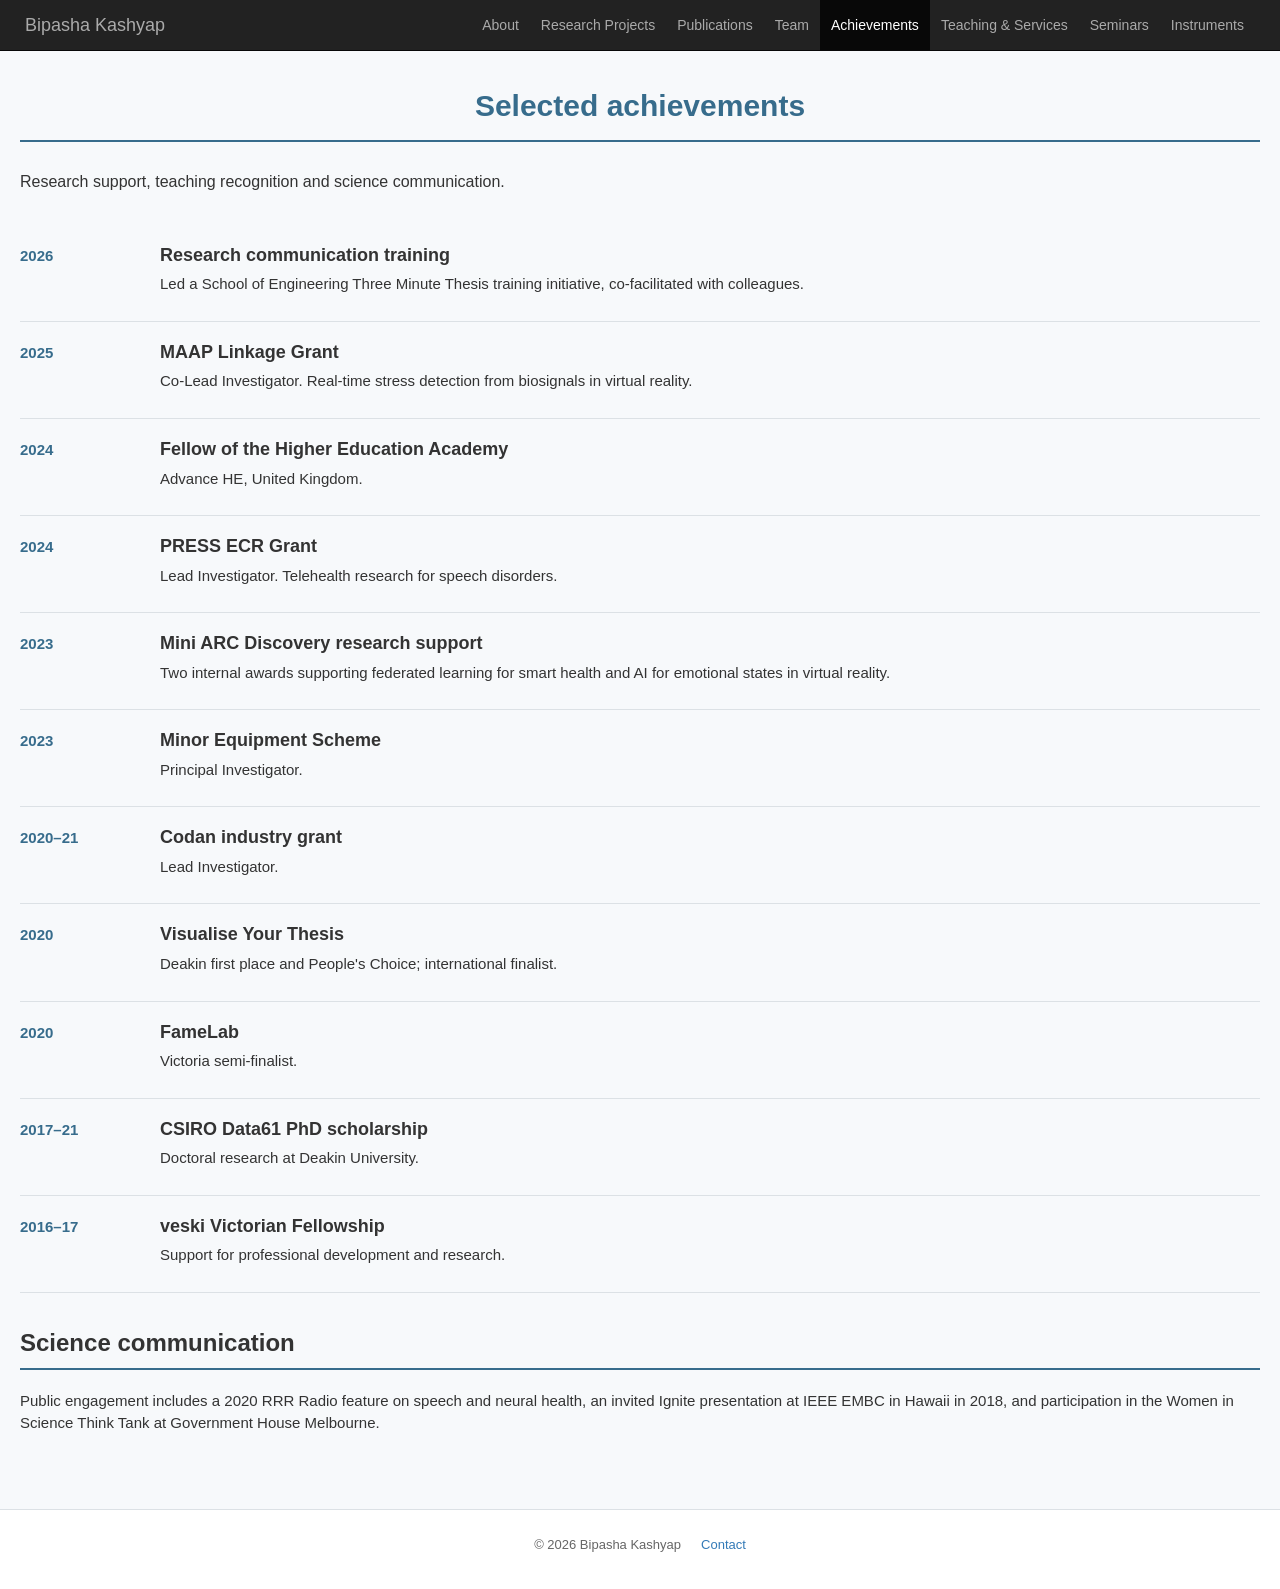
==== commit 9d3d9e35: "Restyle academic website to follow Ting Dang reference Add charcoal navigation, full-width research " ====
--- a/achievements.html
+++ b/achievements.html
@@ -1,4 +1,4 @@
 <!doctype html>
-<html lang="en-AU"><head><meta charset="utf-8"><meta name="viewport" content="width=device-width, initial-scale=1"><title>Achievements | Dr Bipasha Kashyap</title><meta name="description" content="Selected research grants, fellowships, awards and science communication by Bipasha Kashyap."><meta name="theme-color" content="#006e68"><link rel="icon" href="favicon.svg" type="image/svg+xml"><link rel="stylesheet" href="style.css"></head>
-<body><a class="skip" href="#main">Skip to content</a><header class="masthead"><a class="brand" href="index.html"><span class="monogram" aria-hidden="true">bk</span>Bipasha Kashyap</a><nav class="nav" aria-label="Main navigation"><a href="index.html">About</a><a href="research.html">Research</a><a href="instruments.html">Instruments</a><a href="publications.html">Publications</a><a href="supervision.html">Supervision</a><a href="teaching.html">Teaching &amp; Service</a><a href="achievements.html" aria-current="page">Achievements</a><a href="talks.html">Talks</a></nav></header>
-<div class="layout"><aside class="profile" aria-label="Researcher profile"><img class="portrait" src="portrait.jpg" alt="Dr Bipasha Kashyap" width="180" height="180"><div class="profile-detail"><div class="profile-name">Dr Bipasha Kashyap</div><p>Lecturer, Mechatronics<br>Deakin University</p><p>Deputy Director<br>NSBE Research Lab</p></div><div class="profile-links"><a href="mailto:b.kashyap@deakin.edu.au">Email</a><a href="https://experts.deakin.edu.au/37446-bipasha-kashyap">Deakin profile</a><a href="https://orcid.org/0000-0002-9469-858X">ORCID</a><a href="https://github.com/BipashaK2020">GitHub</a></div><div class="profile-label">Based in</div><div class="affiliation">School of Engineering<br>Geelong, Australia</div></aside><main id="main"><p class="kicker">Grants &amp; recognition</p><h1>Selected achievements</h1><p class="intro">Research support, teaching recognition and science communication.</p><ul class="timeline"><li><time>2026</time><div><h3>Research communication training</h3><p>Led a School of Engineering Three Minute Thesis training initiative, co-facilitated with colleagues.</p></div></li><li><time>2025</time><div><h3>MAAP Linkage Grant</h3><p>Co-Lead Investigator. Real-time stress detection from biosignals in virtual reality.</p></div></li><li><time>2024</time><div><h3>Fellow of the Higher Education Academy</h3><p>Advance HE, United Kingdom.</p></div></li><li><time>2024</time><div><h3>PRESS ECR Grant</h3><p>Lead Investigator. Telehealth research for speech disorders.</p></div></li><li><time>2023</time><div><h3>Mini ARC Discovery research support</h3><p>Two internal awards supporting federated learning for smart health and AI for emotional states in virtual reality.</p></div></li><li><time>2023</time><div><h3>Minor Equipment Scheme</h3><p>Principal Investigator.</p></div></li><li><time>2020&ndash;21</time><div><h3>Codan industry grant</h3><p>Lead Investigator.</p></div></li><li><time>2020</time><div><h3>Visualise Your Thesis</h3><p>Deakin first place and People's Choice; international finalist.</p></div></li><li><time>2020</time><div><h3>FameLab</h3><p>Victoria semi-finalist.</p></div></li><li><time>2017&ndash;21</time><div><h3>CSIRO Data61 PhD scholarship</h3><p>Doctoral research at Deakin University.</p></div></li><li><time>2016&ndash;17</time><div><h3>veski Victorian Fellowship</h3><p>Support for professional development and research.</p></div></li></ul><section class="section"><h2>Science communication</h2><p>Public engagement includes a 2020 RRR Radio feature on speech and neural health, an invited Ignite presentation at IEEE EMBC in Hawaii in 2018, and participation in the Women in Science Think Tank at Government House Melbourne.</p></section></main></div><footer class="footer"><span>&copy; 2026 Bipasha Kashyap</span><span>Speech &middot; Information &middot; Sensing</span><a href="mailto:b.kashyap@deakin.edu.au">Contact</a></footer></body></html>
+<html lang="en-AU"><head><meta charset="utf-8"><meta name="viewport" content="width=device-width, initial-scale=1"><title>Achievements | Dr Bipasha Kashyap</title><meta name="description" content="Selected research grants, fellowships, awards and science communication by Bipasha Kashyap."><meta name="theme-color" content="#222222"><link rel="icon" href="favicon.svg" type="image/svg+xml"><link rel="stylesheet" href="style.css"><script src="site.js" defer></script></head>
+<body class="academic-page "><a class="skip" href="#main">Skip to content</a><header class="masthead"><div class="nav-inner"><a class="brand" href="index.html">Bipasha Kashyap</a><button class="menu-toggle" type="button" aria-label="Toggle navigation" aria-expanded="false" aria-controls="main-nav" title="Toggle navigation"><img src="menu.svg" alt="" width="24" height="24"></button><nav class="nav" id="main-nav" aria-label="Main navigation"><a href="index.html">About</a><a href="research.html">Research Projects</a><a href="publications.html">Publications</a><a href="supervision.html">Team</a><a href="achievements.html" aria-current="page">Achievements</a><a href="teaching.html">Teaching &amp; Services</a><a href="talks.html">Seminars</a><a href="instruments.html">Instruments</a></nav></div></header>
+<main class="layout" id="main"><p class="kicker">Grants &amp; recognition</p><h1>Selected achievements</h1><p class="intro">Research support, teaching recognition and science communication.</p><ul class="timeline"><li><time>2026</time><div><h3>Research communication training</h3><p>Led a School of Engineering Three Minute Thesis training initiative, co-facilitated with colleagues.</p></div></li><li><time>2025</time><div><h3>MAAP Linkage Grant</h3><p>Co-Lead Investigator. Real-time stress detection from biosignals in virtual reality.</p></div></li><li><time>2024</time><div><h3>Fellow of the Higher Education Academy</h3><p>Advance HE, United Kingdom.</p></div></li><li><time>2024</time><div><h3>PRESS ECR Grant</h3><p>Lead Investigator. Telehealth research for speech disorders.</p></div></li><li><time>2023</time><div><h3>Mini ARC Discovery research support</h3><p>Two internal awards supporting federated learning for smart health and AI for emotional states in virtual reality.</p></div></li><li><time>2023</time><div><h3>Minor Equipment Scheme</h3><p>Principal Investigator.</p></div></li><li><time>2020&ndash;21</time><div><h3>Codan industry grant</h3><p>Lead Investigator.</p></div></li><li><time>2020</time><div><h3>Visualise Your Thesis</h3><p>Deakin first place and People's Choice; international finalist.</p></div></li><li><time>2020</time><div><h3>FameLab</h3><p>Victoria semi-finalist.</p></div></li><li><time>2017&ndash;21</time><div><h3>CSIRO Data61 PhD scholarship</h3><p>Doctoral research at Deakin University.</p></div></li><li><time>2016&ndash;17</time><div><h3>veski Victorian Fellowship</h3><p>Support for professional development and research.</p></div></li></ul><section class="section"><h2>Science communication</h2><p>Public engagement includes a 2020 RRR Radio feature on speech and neural health, an invited Ignite presentation at IEEE EMBC in Hawaii in 2018, and participation in the Women in Science Think Tank at Government House Melbourne.</p></section></main><footer class="footer"><span>&copy; 2026 Bipasha Kashyap</span><a href="mailto:b.kashyap@deakin.edu.au">Contact</a></footer></body></html>
--- a/style.css
+++ b/style.css
@@ -1,6 +1,167 @@
-:root{--ink:#202525;--muted:#596365;--teal:#006e68;--line:#dce3e2;--soft:#f3f7f6;--accent:#ab453a;--white:#fff}
-*{box-sizing:border-box;letter-spacing:0}html{scroll-behavior:smooth;scroll-padding-top:30px}body{margin:0;color:var(--ink);background:var(--white);font-family:Arial,Helvetica,sans-serif;font-size:16px;line-height:1.65}a{color:var(--teal);text-underline-offset:4px}a:hover{text-decoration-thickness:2px}a:focus-visible,button:focus-visible{outline:3px solid var(--accent);outline-offset:5px}img{max-width:100%;display:block}button,input{font:inherit}h1,h2,h3,p{margin-top:0}h1,h2,h3{line-height:1.22}h1{font-family:Georgia,'Times New Roman',serif;font-size:44px;font-weight:400;margin-bottom:18px}h2{font-family:Georgia,'Times New Roman',serif;font-size:28px;font-weight:400;margin-bottom:20px}h3{font-size:18px;font-weight:600;margin-bottom:10px}p{margin-bottom:19px}.skip{position:absolute;left:16px;top:-80px;background:white;padding:12px;z-index:3}.skip:focus{top:8px}.masthead{max-width:1200px;margin:auto;padding:24px 34px;border-bottom:1px solid var(--line);display:flex;align-items:center;justify-content:space-between;gap:28px}.brand{display:flex;align-items:center;gap:12px;color:var(--ink);text-decoration:none;font-size:15px;font-weight:600}.monogram{display:grid;place-items:center;width:35px;height:35px;background:var(--teal);color:white;font-family:Georgia,serif;font-size:18px;font-weight:400;flex-shrink:0}.nav{display:flex;flex-wrap:wrap;gap:10px 23px}.nav a{color:var(--muted);font-size:14px;text-decoration:none;padding:8px 0;border-bottom:2px solid transparent}.nav a[aria-current=page]{color:var(--teal);border-color:var(--teal)}.nav a:hover{color:var(--teal)}.layout{display:grid;grid-template-columns:218px minmax(0,1fr);gap:66px;max-width:1200px;margin:0 auto;padding:46px 34px 70px}.profile{font-size:14px}.portrait{width:180px;height:180px;object-fit:cover;border-radius:4px;margin-bottom:24px}.profile-name{font-family:Georgia,serif;font-size:23px;margin-bottom:7px}.profile p{margin-bottom:15px;color:var(--muted)}.profile-links{display:grid;gap:7px;border-top:1px solid var(--line);padding-top:20px;margin-top:22px}.profile-links a{width:fit-content;text-decoration:none;overflow-wrap:anywhere}.profile-links a:hover{text-decoration:underline}.profile-label{font-size:12px;text-transform:uppercase;margin-top:26px;margin-bottom:7px;color:var(--muted);font-weight:600}.affiliation{font-size:14px}.kicker{font-size:12px;text-transform:uppercase;color:var(--teal);font-weight:700;margin-bottom:14px}.intro{font-size:19px;line-height:1.65;max-width:730px}.muted{color:var(--muted)}.role-line{font-size:16px;color:var(--muted);margin-bottom:28px}.section{padding-top:30px;margin-top:32px;border-top:1px solid var(--line)}.section-head{display:flex;justify-content:space-between;align-items:baseline;gap:20px;margin-bottom:20px}.section-head h2{margin:0}.section-head a{font-size:14px;white-space:nowrap}.two-col{display:grid;grid-template-columns:1fr 1fr;gap:32px}.topic{border-top:3px solid var(--teal);padding-top:18px}.topic:nth-child(2){border-color:var(--accent)}.topic p{font-size:15px;color:var(--muted)}.topic a{font-size:14px}.tag{font-size:12px;text-transform:uppercase;color:var(--accent);font-weight:700;margin-bottom:10px;display:block}.news{list-style:none;padding:0;margin:0}.news li{display:grid;grid-template-columns:80px 1fr;gap:18px;border-top:1px solid var(--line);padding:16px 0;font-size:15px}.news li:first-child{border-top:0;padding-top:0}.news time{color:var(--muted);font-size:14px}.news p{margin:0}.research-figure{margin:25px 0 30px}.research-figure img{width:100%;height:auto;aspect-ratio:1672/941;object-fit:contain}.research-figure figcaption{font-size:13px;color:var(--muted);margin-top:8px}.project{padding:27px 0;border-top:1px solid var(--line)}.project h2{font-size:25px;margin-bottom:15px}.project p{margin-bottom:14px}.project-meta{font-size:14px;color:var(--muted)}.project-links{display:flex;gap:20px;flex-wrap:wrap;font-size:14px}.instrument-list{display:grid;gap:0}.instrument{padding:25px 0;border-top:1px solid var(--line);display:grid;grid-template-columns:46px 1fr auto;gap:18px;align-items:start}.instrument-number{font-family:Georgia,serif;font-size:25px;color:var(--teal)}.instrument p{margin:0 0 8px}.instrument .requirements{font-size:13px;color:var(--muted);margin-top:10px}.instrument-link{font-size:14px;white-space:nowrap;align-self:center}.measure-list{font-size:14px;color:var(--muted)}.note{background:var(--soft);padding:18px 20px;font-size:14px;border-left:3px solid var(--teal);margin:25px 0}.pub-year{margin-top:32px;color:var(--teal);font-size:23px}.publication{padding:0 0 23px;margin-bottom:23px;border-bottom:1px solid var(--line)}.publication h3{font-size:17px;line-height:1.5;margin-bottom:8px}.publication h3 a{color:var(--ink);text-decoration:none}.publication h3 a:hover{color:var(--teal);text-decoration:underline}.authors,.venue{font-size:14px;color:var(--muted);margin-bottom:5px}.publication-links{display:flex;gap:20px;font-size:14px;margin-top:10px}.table-wrap{overflow-x:auto}table{border-collapse:collapse;width:100%;font-size:15px}th,td{text-align:left;padding:15px 12px 15px 0;border-bottom:1px solid var(--line);vertical-align:top}th{font-size:13px;color:var(--muted);font-weight:600}td:first-child{white-space:nowrap;color:var(--teal);min-width:82px}.plain-list{padding-left:20px}.plain-list li{padding-bottom:9px}.timeline{list-style:none;padding:0}.timeline li{display:grid;grid-template-columns:95px 1fr;gap:20px;padding:20px 0;border-top:1px solid var(--line)}.timeline time{color:var(--teal);font-size:14px}.timeline h3{margin-bottom:7px}.timeline p{font-size:15px;margin:0;color:var(--muted)}.contact{margin-top:34px;padding-top:26px;border-top:1px solid var(--line)}.contact p{font-size:15px}.footer{max-width:1132px;margin:0 auto;padding:23px 0 30px;border-top:1px solid var(--line);display:flex;justify-content:space-between;gap:20px;color:var(--muted);font-size:12px}.footer a{color:var(--muted)}.empty-page{max-width:700px;margin:90px auto;padding:25px}.instrument-page main{max-width:620px;padding-top:28px}.instrument-page .site-back{display:flex;justify-content:space-between;gap:15px;max-width:584px;margin:24px auto 0;padding:0 18px;font-size:14px}.instrument-page .fine{font-size:13px}.instrument-page .card,.instrument-page .reading,.instrument-page .ctrl{border-radius:6px;box-shadow:none;border:1px solid var(--line)}.instrument-page canvas{border-radius:4px}.instrument-page button.go{border-radius:4px;box-shadow:none}.instrument-page .lead{font-size:16px}.instrument-page .topbar{margin-bottom:24px}.instrument-page h1{font-size:34px}.instrument-page .stat b{font-size:28px}.instrument-page .panel{border:0}.instrument-page .lab{font-size:14px}.instrument-page .chip{display:none}.instrument-page .stat{min-height:105px}.instrument-page #pad:focus-visible{outline:3px solid var(--accent);outline-offset:4px}
-.example-controls{display:flex;flex-wrap:wrap;gap:12px;margin:12px 0 20px}.example-controls button{background:white;border:1px solid #006e68;color:#006e68;padding:10px 16px;border-radius:4px;cursor:pointer}.example-controls button:disabled{opacity:.5;cursor:default}.example-controls [hidden]{display:none}.brand{white-space:nowrap}.nav{justify-content:flex-end}.instrument-page .readouts{min-height:140px}
-@media(max-width:1100px){.masthead{align-items:flex-start;flex-direction:column;gap:12px}.layout{gap:36px;grid-template-columns:190px minmax(0,1fr)}.nav{gap:8px 24px;justify-content:flex-start}.footer{margin:0 34px}.instrument{grid-template-columns:32px 1fr}.instrument-link{grid-column:2;justify-self:start}.section-head{align-items:flex-start;flex-wrap:wrap}}
-@media(max-width:680px){.masthead{padding:18px 22px}.brand{font-size:14px}.nav{gap:3px 20px}.nav a{font-size:14px}.layout{display:flex;flex-direction:column;padding:28px 22px 45px;gap:34px}.profile{display:grid;grid-template-columns:100px minmax(0,1fr);gap:0 20px}.portrait{width:100px;height:100px;margin:0;grid-row:1/3}.profile-name{font-size:22px}.profile p{font-size:13px;margin-bottom:0}.profile-links{grid-column:1/-1;display:flex;flex-wrap:wrap;gap:8px 18px;margin-top:20px;padding-top:16px}.profile-label,.affiliation{display:none}.profile-detail{min-width:0}.profile-detail p+p{margin-top:5px}h1{font-size:34px}h2{font-size:26px}.intro{font-size:18px}.two-col{grid-template-columns:1fr;gap:25px}.section{margin-top:28px;padding-top:25px}.footer{margin:0 22px;flex-direction:column;gap:8px}.news li{grid-template-columns:64px 1fr;gap:12px}.timeline li{grid-template-columns:68px 1fr;gap:12px}.role-line{font-size:15px}.instrument{gap:12px}.instrument-page main{padding-left:18px;padding-right:18px}.instrument-page h1{font-size:30px}.instrument-page .stat{padding:14px}.instrument-page .stat b{font-size:27px}.instrument-page .site-back{flex-wrap:wrap}.table-wrap{max-width:100%}}
-@media(prefers-reduced-motion:reduce){html{scroll-behavior:auto}*,*::before,*::after{animation:none!important;transition:none!important}}
+:root {
+  --ink:#333; --muted:#61676c; --blue:#376c8c; --link:#337ab7;
+  --line:#dce1e5; --soft:#f6f8fa; --accent:#9b493c; --white:#fff;
+}
+* { box-sizing:border-box; letter-spacing:0; }
+html { scroll-behavior:smooth; scroll-padding-top:78px; }
+body { margin:0; color:var(--ink); background:var(--white); font-family:-apple-system,BlinkMacSystemFont,"Segoe UI",Roboto,Helvetica,Arial,sans-serif; font-size:15px; line-height:1.5; }
+a { color:var(--link); text-decoration:none; text-underline-offset:3px; }
+a:hover { color:#23527c; text-decoration:underline; }
+a:focus-visible,button:focus-visible,summary:focus-visible { outline:3px solid #bd6a36; outline-offset:4px; }
+img { max-width:100%; display:block; }
+button,input { font:inherit; }
+h1,h2,h3,p { margin-top:0; }
+h1,h2,h3 { line-height:1.2; font-family:inherit; }
+h1 { font-size:30px; font-weight:600; }
+h2 { font-size:24px; font-weight:600; }
+h3 { font-size:18px; font-weight:600; margin-bottom:10px; }
+p { margin-bottom:14px; }
+.skip { position:fixed; left:16px; top:-80px; padding:12px; background:white; z-index:30; }
+.skip:focus { top:5px; }
+.academic-page { padding-top:50px; background:#f7f9fb; }
+.home-page { background:white; }
+.masthead { position:fixed; top:0; left:0; right:0; z-index:20; background:#222; border-bottom:1px solid #080808; }
+.nav-inner { max-width:1280px; min-height:50px; margin:auto; padding:0 25px; display:flex; align-items:center; justify-content:space-between; gap:20px; }
+.brand { color:#aaa; font-size:18px; white-space:nowrap; font-weight:400; }
+.brand:hover { color:white; text-decoration:none; }
+.nav { display:flex; align-items:stretch; }
+.nav a { color:#aaa; padding:15px 11px; font-size:14px; line-height:20px; white-space:nowrap; }
+.nav a:hover { background:#181818; color:white; text-decoration:none; }
+.nav a[aria-current=page] { color:white; background:#080808; }
+.menu-toggle { display:none; width:42px; height:34px; padding:4px 8px; border:1px solid #444; border-radius:4px; background:transparent; cursor:pointer; align-items:center; justify-content:center; }
+.menu-toggle:hover { background:#333; }
+.hero { position:relative; height:min(590px,calc(100svh - 140px)); min-height:320px; display:grid; place-items:center; overflow:hidden; background:#41474c; }
+.hero > img { position:absolute; width:100%; height:100%; object-fit:cover; object-position:center; }
+.hero::after { content:""; position:absolute; inset:0; background:rgba(15,20,25,.65); }
+.hero-copy { position:relative; z-index:1; text-align:center; color:white; padding:35px 24px; max-width:1100px; }
+.hero h1 { font-size:56px; font-weight:700; margin-bottom:26px; text-shadow:0 2px 3px #222; }
+.hero h2 { font-size:24px; font-weight:700; margin-bottom:14px; }
+.hero p { font-size:24px; font-weight:300; line-height:1.6; margin:0; }
+.layout { max-width:1280px; padding:38px 20px 60px; margin:auto; min-width:0; }
+.layout > h1 { text-align:center; color:var(--blue); padding-bottom:16px; border-bottom:2px solid var(--blue); margin-bottom:28px; }
+.kicker { display:none; }
+.profile-intro { display:grid; grid-template-columns:2fr 1fr; align-items:start; gap:48px; margin:18px 0 48px; }
+.profile-intro h2 { font-size:30px; margin-bottom:8px; }
+.profile-intro p { margin-bottom:7px; }
+.profile-role { font-size:18px; line-height:1.4; font-weight:600; }
+.profile-links { display:flex; flex-wrap:wrap; gap:5px 0; font-size:14px; font-weight:600; margin:10px 0 18px; }
+.profile-links a + a::before { content:"|"; color:#666; display:inline-block; margin:0 7px; }
+.portrait { width:200px; height:200px; border-radius:50%; object-fit:cover; justify-self:center; }
+.profile-intro .research-keywords { font-size:13px; font-weight:600; line-height:1.8; margin-top:18px; }
+.section-title,.section > h2,.contact > h2,.section-head h2 { border-bottom:2px solid var(--blue); padding-bottom:10px; margin-bottom:20px; }
+.intro { font-size:16px; line-height:1.55; }
+.muted { color:var(--muted); }
+.section { margin-top:36px; }
+.section-head { display:flex; justify-content:space-between; align-items:baseline; gap:18px; margin-bottom:16px; border-bottom:2px solid var(--blue); }
+.section-head h2 { border:0; padding:0 0 10px; margin:0; }
+.section-head a { font-size:14px; }
+.two-col { display:grid; grid-template-columns:1fr 1fr; gap:30px; }
+.topic p { margin-bottom:10px; }
+.tag { display:block; font-size:12px; color:var(--muted); font-weight:600; margin-bottom:12px; }
+.news { list-style:none; padding:0; margin:0; }
+.news li { display:grid; grid-template-columns:90px minmax(0,1fr); gap:10px; margin-bottom:15px; }
+.news time { font-weight:600; color:var(--blue); }
+.news p { margin:0; }
+.research-figure { margin:0 0 28px; }
+.research-figure img { width:100%; height:200px; object-fit:contain; background:white; }
+.research-figure figcaption { font-size:12px; color:var(--muted); text-align:center; margin-top:7px; }
+.project-grid { display:grid; grid-template-columns:1fr 1fr; gap:28px; align-items:start; }
+.project { background:white; padding:24px; border-radius:6px; box-shadow:0 1px 5px #00000010; min-width:0; }
+.project h2 { color:var(--blue); font-size:20px; font-style:italic; line-height:1.3; margin-bottom:12px; }
+.project p { margin-bottom:14px; }
+.project-meta { font-size:14px; font-weight:600; }
+.project-links { display:flex; flex-wrap:wrap; gap:8px 18px; font-size:14px; }
+.project-grid .project:last-child { grid-column:1/-1; }
+.instrument-list { display:grid; grid-template-columns:1fr 1fr; gap:24px; margin-top:25px; }
+.instrument { padding:24px; background:white; border-radius:6px; box-shadow:0 1px 5px #00000010; display:grid; grid-template-columns:32px minmax(0,1fr); gap:14px; }
+.instrument-number { color:var(--blue); font-size:22px; }
+.instrument h2 { font-size:20px!important; }
+.instrument p { margin-bottom:8px; }
+.instrument-link { grid-column:2; font-size:14px; }
+.requirements,.measure-list { font-size:14px; color:var(--muted); }
+.pub-year { color:var(--blue); font-size:24px; padding-bottom:8px; border-bottom:1px solid var(--blue); margin-top:30px; }
+.publication { margin:0 0 25px; padding-left:18px; border-left:2px solid #e3e9ed; }
+.publication h3 { font-size:16px; line-height:1.5; margin-bottom:4px; }
+.publication h3 a { color:var(--blue); }
+.authors,.venue { font-size:14px; margin-bottom:3px; }
+.publication-links { display:flex; gap:18px; font-size:13px; margin-top:5px; }
+.table-wrap { overflow-x:auto; }
+table { width:100%; border-collapse:collapse; background:white; font-size:15px; }
+th,td { text-align:left; padding:13px 16px; border-bottom:1px solid var(--line); }
+th { background:#edf2f5; color:var(--blue); }
+td:first-child { white-space:nowrap; width:110px; }
+.plain-list { padding-left:22px; }
+.plain-list li { padding-bottom:7px; }
+.timeline { list-style:none; padding:0; margin-top:30px; }
+.timeline li { display:grid; grid-template-columns:120px minmax(0,1fr); gap:20px; padding:20px 0; border-bottom:1px solid var(--line); }
+.timeline time { color:var(--blue); font-weight:600; }
+.timeline h3 { margin-bottom:7px; }
+.timeline p { margin-bottom:5px; }
+.contact { margin-top:36px; }
+.footer { padding:25px 20px 35px; display:flex; justify-content:center; gap:20px; color:#666; font-size:13px; border-top:1px solid var(--line); background:white; }
+.empty-page { max-width:700px; margin:70px auto; padding:25px; }
+
+/* Keep the existing measurement surfaces independent of the academic page layout. */
+.instrument-page { font-size:16px; background:white; }
+.instrument-page * { letter-spacing:0; }
+.instrument-page main { max-width:620px; padding-top:28px; }
+.instrument-page .site-back { display:flex; justify-content:space-between; gap:15px; max-width:584px; margin:24px auto 0; padding:0 18px; font-size:14px; }
+.instrument-page .fine { font-size:13px; }
+.instrument-page .card,.instrument-page .reading,.instrument-page .ctrl { border-radius:6px; box-shadow:none; border:1px solid var(--line); }
+.instrument-page canvas { border-radius:4px; }
+.instrument-page button.go { border-radius:4px; box-shadow:none; }
+.instrument-page .lead { font-size:16px; }
+.instrument-page .topbar { margin-bottom:24px; }
+.instrument-page h1 { font-size:34px; }
+.instrument-page .stat b { font-size:28px; }
+.instrument-page .panel { border:0; }
+.instrument-page .lab { font-size:14px; }
+.instrument-page .chip { display:none; }
+.instrument-page .stat { min-height:105px; }
+.instrument-page .readouts { min-height:140px; }
+.instrument-page #pad:focus-visible { outline:3px solid var(--accent); outline-offset:4px; }
+.example-controls { display:flex; flex-wrap:wrap; gap:12px; margin:12px 0 20px; }
+.example-controls button { background:white; border:1px solid var(--blue); color:var(--blue); padding:10px 16px; border-radius:4px; cursor:pointer; }
+.example-controls button:disabled { opacity:.5; cursor:default; }
+.example-controls [hidden] { display:none; }
+@media(max-width:1100px) {
+  .nav-inner { flex-wrap:wrap; gap:0; padding:0 22px; }
+  .brand { line-height:50px; }
+  .nav { width:100%; flex-direction:column; padding:6px 0; border-top:1px solid #333; }
+  .nav a { padding:10px 12px; }
+  .masthead[data-enhanced] .menu-toggle { display:flex; }
+  .masthead[data-enhanced] .menu-toggle[aria-expanded=false] + .nav { display:none; }
+  .masthead:not([data-enhanced]) { position:relative; margin-top:-50px; }
+  .nav-inner { max-height:100svh; overflow-y:auto; }
+}
+@media(max-width:680px) {
+  .hero { height:min(400px,calc(100svh - 150px)); min-height:290px; }
+  .hero h1 { font-size:36px; margin-bottom:20px; }
+  .hero h2 { font-size:22px; }
+  .hero p { font-size:20px; }
+  .hero-copy { padding:24px; }
+  .layout { padding:30px 20px 45px; }
+  .layout > h1 { font-size:28px; }
+  .profile-intro { grid-template-columns:1fr; gap:25px; margin:12px 0 34px; }
+  .portrait { justify-self:start; width:180px; height:180px; }
+  .profile-intro h2 { font-size:28px; }
+  .profile-role { font-size:17px; }
+  .two-col,.project-grid,.instrument-list { grid-template-columns:1fr; gap:22px; }
+  .project-grid .project:last-child { grid-column:auto; }
+  .project,.instrument { padding:20px; }
+  .section-head { flex-wrap:wrap; gap:0 15px; padding-bottom:10px; }
+  .section-head h2 { padding-bottom:8px; }
+  .research-figure img { height:150px; }
+  .news li { grid-template-columns:76px minmax(0,1fr); }
+  .timeline li { grid-template-columns:82px minmax(0,1fr); gap:15px; }
+  .timeline time { font-size:13px; }
+  .instrument-page main { padding-left:18px; padding-right:18px; }
+  .instrument-page h1 { font-size:30px; }
+  .instrument-page .stat { padding:14px; }
+  .instrument-page .stat b { font-size:27px; }
+  .instrument-page .site-back { flex-wrap:wrap; }
+}
+@media(prefers-reduced-motion:reduce) {
+  html { scroll-behavior:auto; }
+  *,*::before,*::after { animation:none!important; transition:none!important; }
+}
